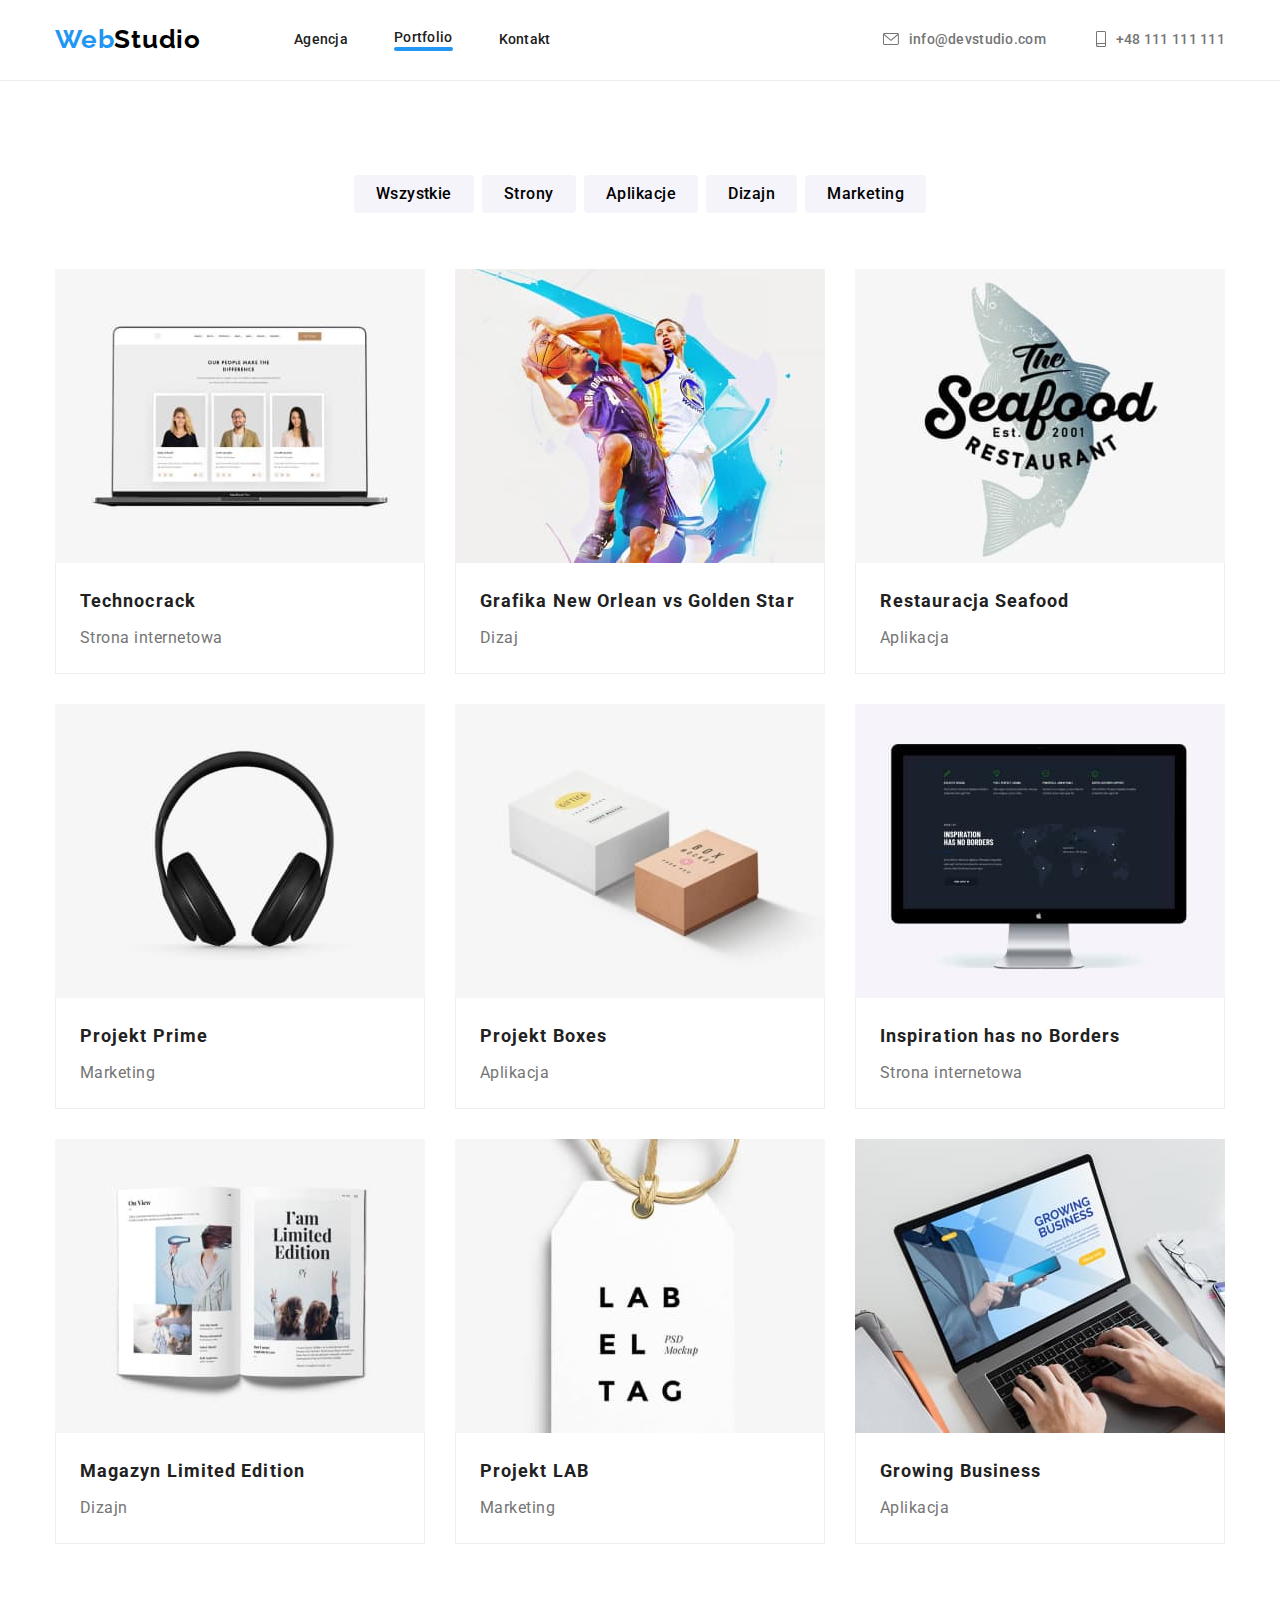
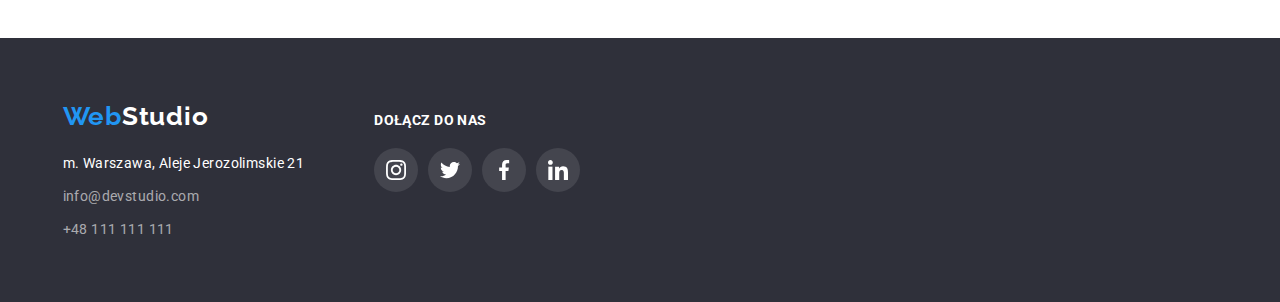
==== portfolio.html @ c96e4177 "Klonowanie hw-05" ====
<!DOCTYPE html>
<html lang="pl">

<head>
    <meta charset="UTF-8">
    <meta http-equiv="X-UA-Compatible" content="IE=edge">
    <meta name="viewport" content="width=device-width, initial-scale=1.0">

    <link rel="stylesheet" href="https://cdnjs.cloudflare.com/ajax/libs/modern-normalize/1.0.0/modern-normalize.min.css" />
    <link rel="stylesheet" href="css/style.css">
    <link rel="preconnect" href="https://fonts.googleapis.com">
    <link rel="preconnect" href="https://fonts.gstatic.com" crossorigin>
    <link
        href="https://fonts.googleapis.com/css2?family=Raleway:wght@400;700&family=Roboto:wght@400;500;700;900&display=swap"
        rel="stylesheet">
    <title>Portfolio</title>
</head>

<body>
    <header class="header section">
        <div class="container">
            <a class="logo-header link" href="index.html"><span class="logo-header-color-1">Web</span><span
                    class="logo-header-color-2">Studio</span></a>
            <nav class="navigation">
                <ul class="navigation-list list">
                    <li class="navigation-list-item">
                        <a class="navigation-link link" href="./index.html">
                            Agencja
                        </a>
                    </li>
                    <li class="navigation-list-item active-navigation-list-item">
                        <a class="navigation-link link" href="./portfolio.html">
                            Portfolio
                        </a>
                    </li>
                    <li class="navigation-list-item">
                        <a class="navigation-link link" href="#">
                            Kontakt
                        </a>
                    </li>
                </ul>
            </nav>
    
            <ul class="contact-list list">
                <li class="contact-list-item">
                    <a class="contact-link contact-mail link" href="mailto:info@devstudio.com">
                        <svg class="contact-icon mail-icon" width="16" height="12">
                            <use href="images/icons.svg#icon-contact-01-envelope"></use>
                        </svg>
                        info@devstudio.com
                    </a>
                </li>
                <li class="contact-list-item">
                    <a class="contact-link contact-tel link" href="tel:48111111111">
                        <svg class="contact-icon smartphone-icon" width="10" height="16">
                            <use href="images/icons.svg#icon-contact-02-smartphone"></use>
                        </svg>
                        +48 111 111 111
                    </a>
                </li>
            </ul>
        </div>
    </header>

    <main class="section">
        <!-- CATEGORIES -->
        <section class="section-categories">
            <div class="menu container">
                <h2 class="section-categories-title" hidden> Opisy - tak wiem, że tutaj nie powinno być nagłówka </h2>
                <ul class="categories-list list">
                    <li class="categories-item"><button class="navi-button button" type="button">Wszystkie</button></li>
                    <li class="categories-item"><button class="navi-button button" type="button">Strony</button></li>
                    <li class="categories-item"><button class="navi-button button" type="button">Aplikacje</button></li>
                    <li class="categories-item"><button class="navi-button button" type="button">Dizajn</button></li>
                    <li class="categories-item"><button class="navi-button button" type="button">Marketing</button></li>
                </ul>
            </div>
        </section>

        <!-- 9x ZDJĘCIA -->
        <section class="section-categories-pictures">
            <div class="photo-galery container">
                <h2 class="section-categories-pictures" hidden> Opisy - tak wiem, że tutaj nie powinno być nagłówka </h2>
                <ul class="categories-pictures-list list">
                    <li class="categories-pictures-item">
                        <div class="categories-pictures-box">
                            <img class="categories-pictures-img" src="./images/portfolio-img-01.jpg" alt="przykładowa strona interntowa" width="370" height="294">
                                <div class="categories-pictures-overlay">
                                    <p class="categories-pictures-overlay-p">Technocrack jest popularną platformą wykorzystywaną do rozpowszechniania koronawirusa. Firmy wykorzystują tę platformę do celów szpiegowskich i ataków na niezabezpieczone serwery konkurencji</p>
                                </div>
                        </div>
                        <div class="categories-discription">
                            <h3 class="categories-pictures-name">Technocrack</h3>
                            <p class="categories-pictures-p">Strona internetowa</p>
                        </div>
                    </li>
                   
                    <li class="categories-pictures-item">
                        <div class="categories-pictures-box">
                            <img class="categories-pictures-img" src="./images/portfolio-img-02.jpg" alt="koszykarze mecz" width="370" height="294">
                                <div class="categories-pictures-overlay">
                                    <p class="categories-pictures-overlay-p">Technocrack jest popularną platformą wykorzystywaną do rozpowszechniania koronawirusa. Firmy wykorzystują tę platformę do celów szpiegowskich i ataków na niezabezpieczone serwery konkurencji</p>
                                </div>
                        </div>
                        <div class="categories-discription">
                            <h3 class="categories-pictures-name">Grafika New Orlean vs Golden Star</h3>
                            <p class="categories-pictures-p">Dizaj</p>
   
</div>                     </li>
                    
                    <li class="categories-pictures-item">
                        <div class="categories-pictures-box">
                            <img class="categories-pictures-img" src="./images/portfolio-img-03.jpg" alt="logo seafood z rybą" width="370" height="294">
                                <div class="categories-pictures-overlay">
                                    <p class="categories-pictures-overlay-p">Technocrack jest popularną platformą wykorzystywaną do rozpowszechniania koronawirusa. Firmy wykorzystują tę platformę do celów szpiegowskich i ataków na niezabezpieczone serwery konkurencji</p>
                                </div>
                        </div>
                        <div class="categories-discription">
                            <h3 class="categories-pictures-name">Restauracja Seafood</h3>
                            <p class="categories-pictures-p">Aplikacja</p>
                        </div>
                    </li>
                    
                    <li class="categories-pictures-item">
                        <div class="categories-pictures-box">
                            <img class="categories-pictures-img" src="./images/portfolio-img-04.jpg" alt="słuchawki" width="370" height="294">
                                <div class="categories-pictures-overlay">
                                    <p class="categories-pictures-overlay-p">Technocrack jest popularną platformą wykorzystywaną do rozpowszechniania koronawirusa. Firmy wykorzystują tę platformę do celów szpiegowskich i ataków na niezabezpieczone serwery konkurencji</p>
                                </div>
                        </div>
                        <div class="categories-discription">
                            <h3 class="categories-pictures-name">Projekt Prime</h3>
                            <p class="categories-pictures-p">Marketing</p>
                        </div>
                    </li>

                    <li class="categories-pictures-item">
                        <div class="categories-pictures-box">
                            <img class="categories-pictures-img" src="./images/portfolio-img-05.jpg" alt="projekty pudełek - przykłady" width="370" height="294">
                                <div class="categories-pictures-overlay">
                                    <p class="categories-pictures-overlay-p">Technocrack jest popularną platformą wykorzystywaną do rozpowszechniania
                                        koronawirusa. Firmy wykorzystują tę platformę do celów szpiegowskich i ataków na niezabezpieczone serwery
                                        konkurencji</p>
                                </div>
                         </div>
                         <div class="categories-discription">
                            <h3 class="categories-pictures-name">Projekt Boxes</h3>
                            <p class="categories-pictures-p">Aplikacja</p>
</div>                        </li>

                    <li class="categories-pictures-item">
                        <div class="categories-pictures-box">
                            <img class="categories-pictures-img" src="./images/portfolio-img-06.jpg" alt="monitor komputera" width="370" height="294">
                                <div class="categories-pictures-overlay">
                                    <p class="categories-pictures-overlay-p">Technocrack jest popularną platformą wykorzystywaną do rozpowszechniania
                                        koronawirusa. Firmy wykorzystują tę platformę do celów szpiegowskich i ataków na niezabezpieczone serwery
                                        konkurencji</p>
                                </div>
                        </div>
                        <div class="categories-discription">
                            <h3 class="categories-pictures-name">Inspiration has no Borders</h3>
                            <p class="categories-pictures-p">Strona internetowa</p>
                        </div>
                    </li>

                    <li class="categories-pictures-item">
                        <div class="categories-pictures-box">
                            <img class="categories-pictures-img" src="./images/portfolio-img-07.jpg" alt="magazyn" width="370" height="294">
                                <div class="categories-pictures-overlay">
                                    <p class="categories-pictures-overlay-p">Technocrack jest popularną platformą wykorzystywaną do rozpowszechniania
                                        koronawirusa. Firmy wykorzystują tę platformę do celów szpiegowskich i ataków na niezabezpieczone serwery
                                        konkurencji</p>
                                </div>
                        </div>
                        <div class="categories-discription">
                            <h3 class="categories-pictures-name">Magazyn Limited Edition</h3>
                            <p class="categories-pictures-p">Dizajn</p>
  
</div>                      </li>

                    <li class="categories-pictures-item">
                        <div class="categories-pictures-box">
                            <img class="categories-pictures-img" src="./images/portfolio-img-08.jpg" alt="metka ubrania" width="370" height="294">
                                <div class="categories-pictures-overlay">
                                    <p class="categories-pictures-overlay-p">Technocrack jest popularną platformą wykorzystywaną do rozpowszechniania
                                        koronawirusa. Firmy wykorzystują tę platformę do celów szpiegowskich i ataków na niezabezpieczone serwery
                                        konkurencji</p>
                                </div>
                         </div>
                         <div class="categories-discription">
                            <h3 class="categories-pictures-name">Projekt LAB</h3>
                            <p class="categories-pictures-p">Marketing</p>
</div>                        </li>

                    <li class="categories-pictures-item">
                        <div class="categories-pictures-box">
                            <img class="categories-pictures-img" src="./images/portfolio-img-09.jpg" alt="laptop pisanie na klawiaturze" width="370" height="294">
                                <div class="categories-pictures-overlay">
                                    <p class="categories-pictures-overlay-p">Technocrack jest popularną platformą wykorzystywaną do rozpowszechniania
                                        koronawirusa. Firmy wykorzystują tę platformę do celów szpiegowskich i ataków na niezabezpieczone serwery
                                        konkurencji</p>
                                </div>
                         </div>
                         <div class="categories-discription">
                            <h3 class="categories-pictures-name">Growing Business</h3>
                            <p class="categories-pictures-p">Aplikacja</p>
</div>                        </li>

                </ul>
            </div>
        </section>
    </main>

    <footer class="footer section">
        <div class="container">
            <div class="footer-adress">
                <a class="logo-footer link" href="index.html"><span class="logo-footer-color-1">Web</span><span
                        class="logo-footer-color-2">Studio</span></a>
                <address class="adress">
                    <ul class="adress-list list">
                        <li class="adress-list-item">
                            <a class="adress-link adress-map link" href="https://goo.gl/maps/ernnG9uicjJtaxMD9"
                                target="blank">m.
                                Warszawa, Aleje Jerozolimskie 21</a>
                        </li>
                        <li class="adress-list-item">
                            <a class="adress-link adress-mail link" href="mailto:info@devstudio.com">info@devstudio.com</a>
                        </li>
                        <li class="adress-list-item">
                            <a class="adress-link adress-tel link" href="tel:+48111111111">+48 111 111 111</a>
                        </li>
                    </ul>
                </address>
            </div>
    
            <div class="footer-social-media">
                <p class="call-to-action">Dołącz do nas</p>
                <ul class="footer-social-media-list list">
                    <li class="footer-social-media-list-item link">
                        <a class="footer-social-media-list-link" href="">
                            <svg class="footer-social-media-icon">
                                <use href="images/icons.svg#icon-sm-01-instagram"></use>
                            </svg>
                        </a>
                    </li>
                    <li class="footer-social-media-list-item link">
                        <a class="footer-social-media-list-link" href="">
                            <svg class="footer-social-media-icon">
                                <use href="images/icons.svg#icon-sm-02-twitter"></use>
                            </svg>
                        </a>
                    </li>
                    <li class="footer-social-media-list-item link">
                        <a class="footer-social-media-list-link" href="">
                            <svg class="footer-social-media-icon">
                                <use href="images/icons.svg#icon-sm-03-facebook"></use>
                            </svg>
                        </a>
                    </li>
                    <li class="footer-social-media-list-item link">
                        <a class="footer-social-media-list-link" href="">
                            <svg class="footer-social-media-icon">
                                <use href="images/icons.svg#icon-sm-04-linkedin"></use>
                            </svg>
                        </a>
                    </li>
                </ul>
            </div>
        </div>
    </footer>

</body>


</html>
---- css/style.css ----
:root {
    --main-font: 'Roboto', sans-serif;
    --secondary-font: 'Raleway', sans-serif;
    
    --main-color: #212121;
    --hover-color: #2196F3;
    --text-color-grey: #757575;
    --text-color-white: #FFFFFF;
    --backgroung-color-menu: #FFFFFF;
    --backgroung-color-section: #F5F4FA;
    --background-color-footer: #2F303A;
    --social-media-icon-color: #AFB1B8;
    --social-media-background-color: #FFFFFF;
    --social-media-icon-color-hover: #FFFFFF;
    --social-media-background-color-hover: #2196F3;
}

body {
    font-family: var(--main-font);
    color: var(--main-color);
    background-color: var(--backgroung-color-menu);
}

/* ========== TOTAL FORMAT 0 ========== */
/* *
*::after
*before {
    margin: 0;
    padding: 0;
} */
/* ========== END TOTAL FORMAT 0 ========== */

h1, h2, h3, h4, h5, h6 {
    margin: 0;
}

ul, ol {
    margin: 0;
    padding: 0;
}

p {
    padding: 0;
}

img {
    display: block;
}

.list {
    list-style: none;
}

.link {
    text-decoration: none;
    font-style: normal;
}

.container {
    width: 1200px;
    padding: 0 15px;
    align-items: center;
    margin: 0px auto;
}

.section {
    /* width: 1600px;
    margin-left: auto;
    margin-right: auto; */
    padding: 94px 0;
}

.section-only-top {
    padding-top: 94px;
}

/* ========== COMPONENTS ========== */

.button {
    border: none;
    box-shadow: none;
    border-style: none;
    background-color: red;
}

/* ========== BUTTON in INDEX ========== */

.button-order {
    width: 200px;
    height: 50px;
    /* box-shadow: 0px 4px 4px rgba(0, 0, 0, 0.15); */
    border-radius: 4px;
    font-weight: 700;
    font-size: 16px;
    line-height: 1.875;
    margin-top: 30px;
    margin-bottom: 200px;
    letter-spacing: 0.06em;
    background-color: var(--hover-color);
    color: var(--text-color-white);
}

.button-order:hover,
.button-order:focus {
    cursor: pointer;
}

/* ========== BUTTON in PORTFOLIO ========== */

.navi-button {
    font-weight: 500;
    font-size: 16px;
    line-height: 1.625;
    text-align: center;
    letter-spacing: 0.03em;
    background: #F5F4FA;
    border-radius: 4px;
    padding: 6px 22px;
    transition: color 250ms cubic-bezier(0.4, 0, 0.2, 1);
    transition: background-color 250ms cubic-bezier(0.4, 0, 0.2, 1);
}

.navi-button:hover,
.navi-button:focus {
    background-color: var(--hover-color);
    color: var(--text-color-white);
    /* shadow-middle */
    box-shadow: 
    0px 3px 1px rgba(0, 0, 0, 0.1),
    0px 1px 2px rgba(0, 0, 0, 0.08),
    0px 2px 2px rgba(0, 0, 0, 0.12);
    cursor: pointer;
}

/* ========== END COMPONENTS ========== */



/* ========== LOGO ========== */

.logo-header,
.logo-footer {
    font-family: var(--secondary-font);
    font-weight: 700;
    font-size: 26px;
    line-height: 1.192;
    letter-spacing: 0.03em;
    color: var(--main-color);
    text-decoration: none;
}

.logo-header-color-1,
.logo-footer-color-1 {
    color: var(--hover-color);
}

.logo-header-color-2 {
    color: #000000;
}

.logo-footer-color-2 {
    color: var(--text-color-white);
}

/* ========== END LOGO ========== */



/* ========== HEADER ========== */

.header .container {
    display: flex;
    align-items: center;
    padding-top: 24px;
    padding-bottom: 25px;
}

.header {
    border-bottom: 1px solid #ECECEC;
    padding: 0px;
    display: flex; 
    align-items: center;
}

.header .contact-list {
    margin-left: auto;
}

.logo-header {
    margin-right: 93px;
}

.navigation-list {
    display: flex;
    align-items: center;
}

.navigation-list > li:not(:last-child) {
    margin-right: 46px;
}

.contact-list,
.contact-list-item {
    display: flex;
    align-items: center;
    fill: var(--text-color-grey);
}

.contact-list > li:not(:last-child) {
    margin-right: 50px;
}

.navigation-link,
.contact-link {
    font-weight: 500;
    font-size: 14px;
    line-height: 1.143;
    letter-spacing: 0.02em;
}

.navigation-link {
    color: var(--main-color);
    transition: color 250ms cubic-bezier(0.4, 0, 0.2, 1);
}

.contact-link,
.adress-link {
    display: flex;
    align-items: center;
    color: var(--text-color-grey);
    transition: color 250ms cubic-bezier(0.4, 0, 0.2, 1);
    transition: fill 250ms cubic-bezier(0.4, 0, 0.2, 1);
}

.contact-icon {
    margin-right: 10px;
}

.navigation-link:hover,
.navigation-link:focus {
    color: var(--hover-color);
}

.contact-link:hover,
.contact-link:focus {
    color: var(--hover-color);
    fill: var(--hover-color);
}

.navigation-list-item {
    
}

.active-navigation-list-item::after {
    content: "";
    display: block;
    width: 100%;
    height: 4px;
    border-radius: 2px;
    background-color: var(--hover-color);
}

.active-link {
    color: var(--hover-color);
}

/* ========== END HEADER ========== */



/* ========== HERO SECTION ========== */

.section-hero {
    background-image: linear-gradient(
        rgba(47, 48, 58, 0.4),
        rgba(47, 48, 58, 0.4)),
        url("../images/hero-bg-01.jpg");
    background-repeat: no-repeat;
    background-size: cover;
    max-width: 1600px;
    margin: auto;
}

.section-hero-list {
    display: flex;
    flex-direction: column;
    align-items: center;
    justify-content: center;
}

.section-hero-title {
    font-weight: 900;
    font-size: 44px;
    line-height: 1.364;
    padding: 200px 252px 0px 252px;
    text-align: center;
    letter-spacing: 0.06em;
    text-transform: uppercase;
    color: var(--text-color-white);
}

/* ========== END HERO SECTION ========== */

  

/* ========== DISCRIPTION SECTION ========== */

.discription-list {
    display: flex;
    flex-wrap: wrap;
    justify-content: space-between;
    padding: 0 15px;
}

.discription-list-item {
    max-width: 270px;
}

.discription-icon {
    width: 270px;
    height: 120px;
    border-radius: 4px;
    padding: 25px 100px;
    margin-bottom: 30px;
    background-color: var(--backgroung-color-section);
}

.discription-icon:hover {
    padding: 23px 98px;
    border: 2px solid var(--hover-color);
}

.discription-list-item-title {
    font-weight: 700;
    font-size: 14px;
    line-height: 1.143;
    letter-spacing: 0.03em;
    text-transform: uppercase;
    color: var(--main-color);
}

.discription-list-item-p {
    font-weight: 400;
    font-size: 14px;
    line-height: 1.714;
    letter-spacing: 0.03em;
    color: var(--text-color-grey);
}

/* ========== END DISCRIPTION SECTION ========== */



/* ========== ABOUT US SECTION ========== */

.about-us-list {
    display: flex;
    flex-wrap: wrap;
    justify-content: space-between;
    padding: 0 15px;
}

.about-us-item {
    margin-top: 50px;
    max-width: 370px;   
}

.about-us-list-link-thumb {
    position: relative;
    background-color: rgba(47, 48, 58, 0.8);  
}

.about-us-list-link-thumb > .about-us-list-link-label {
    position: absolute;
    bottom: 0px;
    width: 100%;
    padding: 27px 90px;
    background-color: rgba(47, 48, 58, 0.8);
    
    font-weight: 700;
    font-size: 14px;
    line-height: 1.172;
    text-align: center;
    text-transform: uppercase;
    letter-spacing: 0.03em;
    color: var(--text-color-white);
}

.section-about-us-title {
    font-weight: 700;
    font-size: 36px;
    line-height: 1.167;
    text-align: center;
    letter-spacing: 0.03em;
    margin-bottom: 50px;
}

.about-us-item-img {
    object-fit: cover;
}

/* ========== END ABOUT US SECTION ========== */



/* ========== OUR TEAM SECTION ========== */

.section-team {
    background-color: var(--backgroung-color-section);
}

.section-team-list {
    display: flex;
    justify-content: center;
}

.section-team-list {
    display: flex;
    flex-wrap: wrap;
    justify-content: space-between;
    padding: 0 15px;
}

.section-team-item {
    box-shadow: 
    0px 1px 3px rgba(0, 0, 0, 0.12),
    0px 1px 1px rgba(0, 0, 0, 0.14),
    0px 2px 1px rgba(0, 0, 0, 0.2);
    border-radius: 0px 0px 4px 4px;
    margin-top: 50px;
    max-width: 270px;
}

.section-team-title {
    font-weight: 700;
    font-size: 36px;
    line-height: 1.167;
    text-align: center;
    letter-spacing: 0.03em;
}

.section-team-name {
    display: block;
    font-weight: 500;
    font-size: 16px;
    line-height: 1.188;
    text-align: center;
    letter-spacing: 0.03em;
    padding-top: 30px;
}

.section-team-p {
    display: block;
    font-weight: 400;
    font-size: 16px;
    line-height: 1.188;
    text-align: center;
    letter-spacing: 0.03em;
    margin-top: 10px;
    margin-bottom: 16px;
    color: var(--text-color-grey)
}

.social-media-list {
    display: flex;
    padding: 0px 32px 30px 32px;
    align-items: center;
    justify-content: space-between;
}

.social-media-list-link:hover,
.social-media-list-link:focus {
    fill: var(--social-media-icon-color-hover);
    background-color: var(--social-media-background-color-hover);
}

.social-media-list-item {
}

.social-media-list-link {
    display: flex;
    align-items: center;
    justify-content: center;
    width: 44px;
    height: 44px;
    border-radius: 50%;
    fill: var(--social-media-icon-color);
    transition: fill 250ms cubic-bezier(0.4, 0, 0.2, 1);
    transition: background-color 250ms cubic-bezier(0.4, 0, 0.2, 1);
}

.social-media-icon {
    width: 20px;
    height: 20px;
}

/* ========== END OUR TEAM SECTION ========== */



/* ========== OUR CLIENTS SECTION ========== */

.section-our-clients {
    display: flex;
    justify-content: center;
}

.section-our-clients-title {
    font-weight: 700;
    font-size: 36px;
    line-height: 1.167;
    text-align: center;
    letter-spacing: 0.03em;
}

.section-our-clients-list {
    display: flex;
    justify-content: space-between;
    align-items: center;
    padding: 0 15px;
    margin-top: 50px;
}

.section-our-clients-list-link {
    display: flex;
    max-width: 170px;
    max-height: 92px;
    padding: 16px 32px;
    border-radius: 4px;
    border: 1px solid var(--social-media-icon-color);
    fill: var(--social-media-icon-color);
    transition: border 250ms cubic-bezier(0.4, 0, 0.2, 1);
    transition: fill 250ms cubic-bezier(0.4, 0, 0.2, 1);
}

.section-our-clients-list-link:hover,
.section-our-clients-list-link:focus {
    border: 1px solid var(--hover-color);
    fill: var(--hover-color);
}

/* ========== END CLIENTS SECTION ========== */



/* ========== FOOTER ========== */

.footer {
    display: flex;
    flex-direction: column;
    padding: 60px 0px 60px 15px;
    background-color: var(--background-color-footer);
}

.footer .container {
    display: flex;
    align-items: baseline;
}

.adress {
    margin-top: 20px;
}

.adress-list {
    display: flex;
    flex-direction: column;
    justify-items: center;
}

.adress-list-item {
    display: flex;
    font-weight: 400;
    font-size: 14px;
    line-height: 1.714;
    letter-spacing: 0.03em;
}

.adress-map {
    color: var(--text-color-white);
}

.adress-mail,
.adress-tel {
    display: block;
    color: rgba(255, 255, 255, 0.6);
    padding-top: 9px;
}

.footer-social-media {
    display: flex;
    flex-direction: column;
    margin-left: 70px;
}

.call-to-action {
    display: flex;
    font-weight: 700;
    font-size: 14px;
    line-height: 1.172;
    letter-spacing: 0.03em;
    text-transform: uppercase;
    margin-bottom: 20px;
    color: var(--backgroung-color-menu)
}

.footer-social-media-list {
    display: flex;
}

.footer-social-media-list-link:hover,
.footer-social-media-list-link:focus {
    background-color: var(--social-media-background-color-hover);
}

.footer-social-media-list-item:not(:last-child) {
    margin-right: 10px;
}

.footer-social-media-list-link {
    display: flex;
    align-items: center;
    justify-content: center;
    width: 44px;
    height: 44px;
    border-radius: 50%;
    fill: var(--social-media-icon-color-hover);
    background-color: rgba(255, 255, 255, 0.1);
    transition: background-color 250ms cubic-bezier(0.4, 0, 0.2, 1);
}



.footer-social-media-icon {
    width: 20px;
    height: 20px;
}

.adress-link:hover,
.adress-link:focus {
    color: var(--hover-color);
}

.adress-link {
    transition: color 250ms cubic-bezier(0.4, 0, 0.2, 1);
}

/* ========== END FOOTER ========== */



/* ========== WEBSITE: PORTFOLIO ========== */
/* ========== SECTION CATEGORIES ========== */

.menu {
    margin-bottom: 26px;
}

.categories-list {
    display: flex;
    justify-content: center;
}

.categories-item:not(:last-child) {
    margin-right: 8px;
}

.categories-pictures-list {
    display: flex;
    flex-wrap: wrap;
    justify-content: space-between;
}

.categories-pictures-item {
    border: 0px solid #eeeeee;
    margin-top: 30px;
    max-width: 370px;
    transition: box-shadow 250ms cubic-bezier(0.4, 0, 0.2, 1);
}

.categories-pictures-item:hover,
.categories-pictures-item:focus {
    box-shadow:
        0px 1px 1px rgba(0, 0, 0, 0.12),
        0px 4px 4px rgba(0, 0, 0, 0.06),
        1px 4px 6px rgba(0, 0, 0, 0.16);
}

.categories-pictures-img {
    border: 0px solid #eeeeee;
}

.categories-discription {
    border: 1px solid #eeeeee;
    border-top: 0px solid #eeeeee;
}

.categories-pictures-name {
    font-weight: 700;
    font-size: 18px;
    line-height: 2;
    letter-spacing: 0.06em;
    padding-left: 24px;
    padding-top: 20px;
}

.categories-pictures-p {
    font-weight: 400;
    font-size: 16px;
    line-height: 1.875;
    letter-spacing: 0.03em;
    padding-left: 24px;
    margin-top: 4px;
    margin-bottom: 20px;
    color: var(--text-color-grey)
}

.categories-pictures-box {
    position: relative;
    overflow: hidden;
}

.categories-pictures-overlay {
    position: absolute;
    bottom: 0px;
    left: 0px;
    width: 100%;
    height: 100%;
    padding: 49px 45px 49px 24px;
    background-color: rgba(33, 150, 243, 0.9);
    transform: translateY(100%);
    transition-property: transform;
    transition-duration: 250ms;
    transition-timing-function: cubic-bezier(0.4, 0, 0.2, 1);
}

.categories-pictures-item .categories-pictures-overlay {
    transition-property: transform;
    transition-duration: 250ms;
    transition-timing-function: cubic-bezier(0.4, 0, 0.2, 1);
}

.categories-pictures-box:hover .categories-pictures-overlay {
    transform: translateY(0);
}

.categories-pictures-overlay-p {
    font-size: 18px;
    line-height: 1.556;
    color: var(--text-color-white);
}

/* ========== END CATEGORIES SECTION ========== */


/* ========== BACKDROP ========== */

.backdrop {
    position: fixed;
    left: 0;
    top: 0;
    width: 100%;
    height: 100%;
    background-color: rgba(0,0,0,0.1);
    opacity: 1;
    transition: opacity 2500ms cubic-bezier(0.4, 0, 0.2, 1);
}

.modal {
    position: absolute;
    top: 50%;
    left: 50%;
    transform: translate(-50%,-50%);
    width: 528px;
    min-height: 581px;
    background-color: var(--backgroung-color-menu);
}

.close-button {
    position: absolute;
    top: 8px;
    right: 8px;
    width: 30px;
    height: 30px;
    padding: 7px;
    background-color: transparent;
    /* background-color: var(--backgroung-color-menu); */
    border: 1px solid rgba(0, 0, 0, 0.1);
    border-radius: 50%;
    cursor: pointer;
    fill: black;
}

.is-hidden {
    opacity: 0;
    /* visibility: hidden; */
    pointer-events: none;
}

/* ========== END BACKDROP ========== */






/* ========== SECTION ========== */

/* ========== END SECTION ========== */
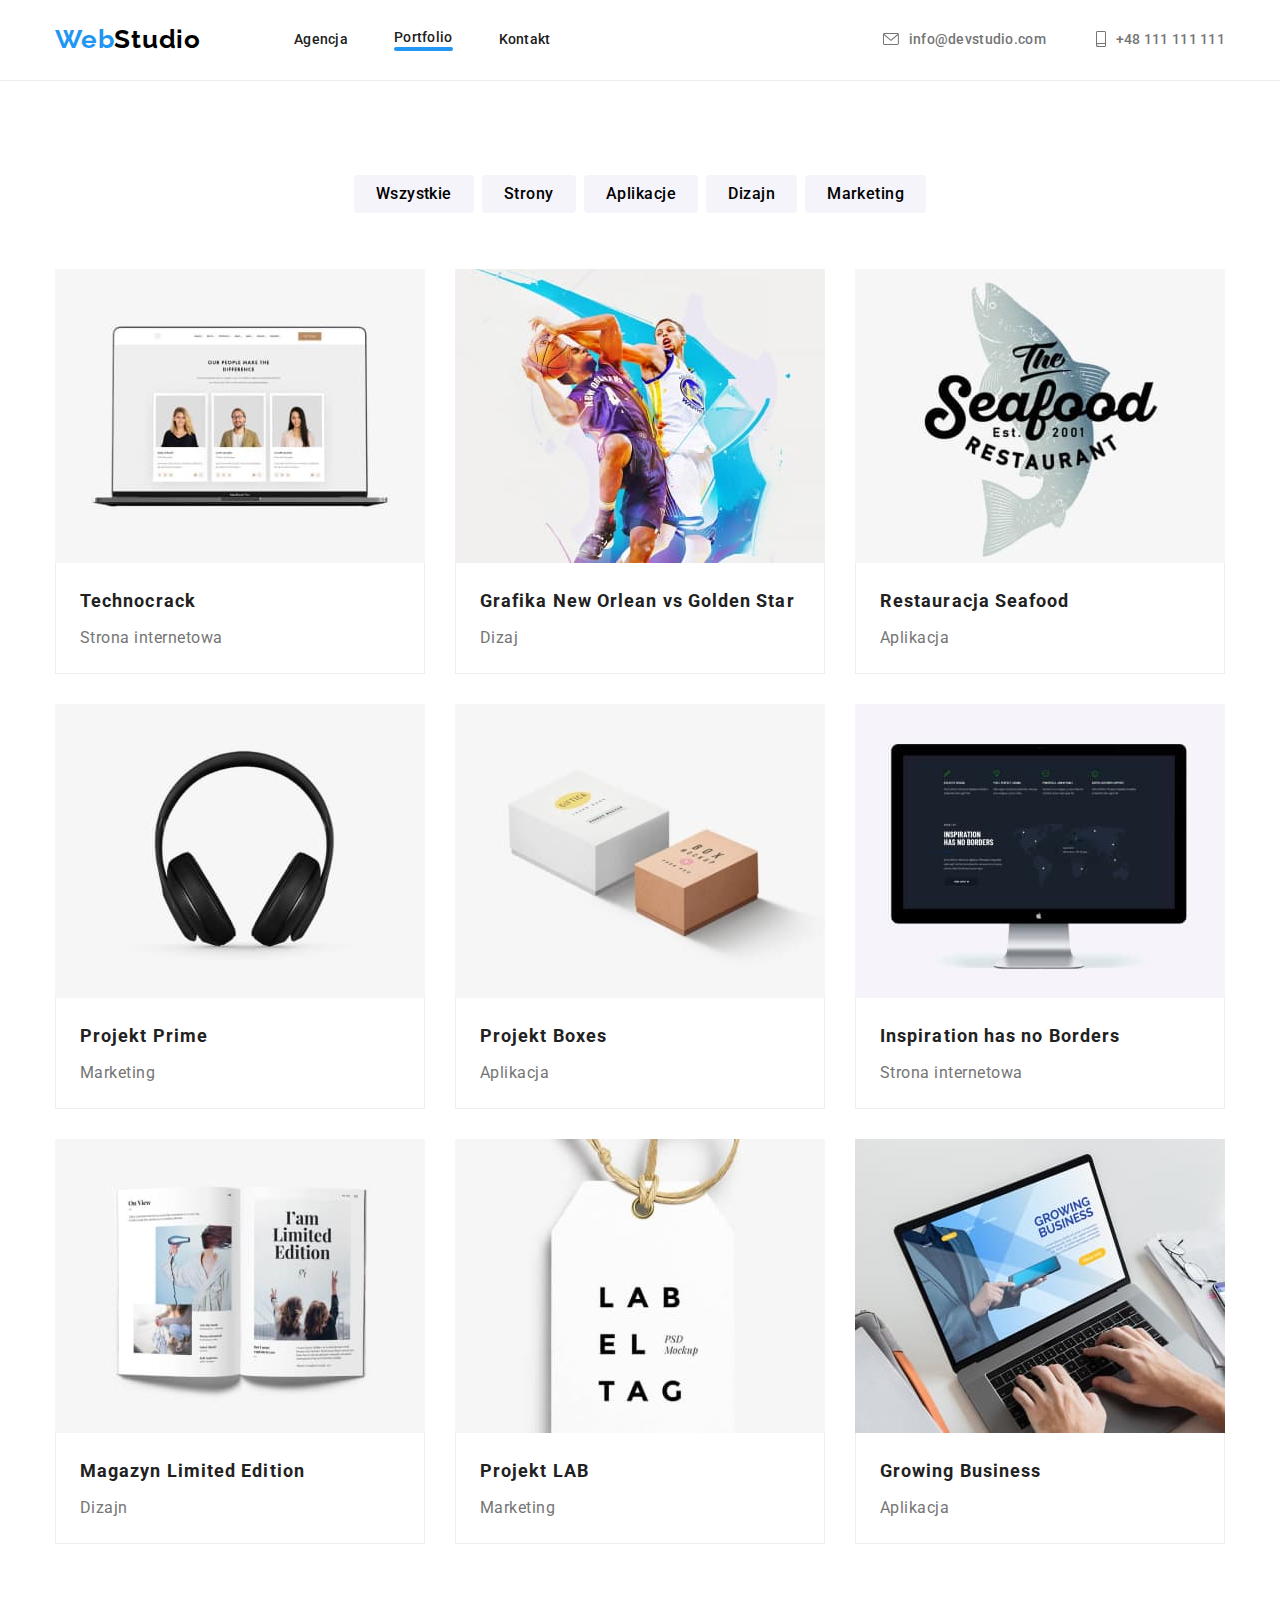
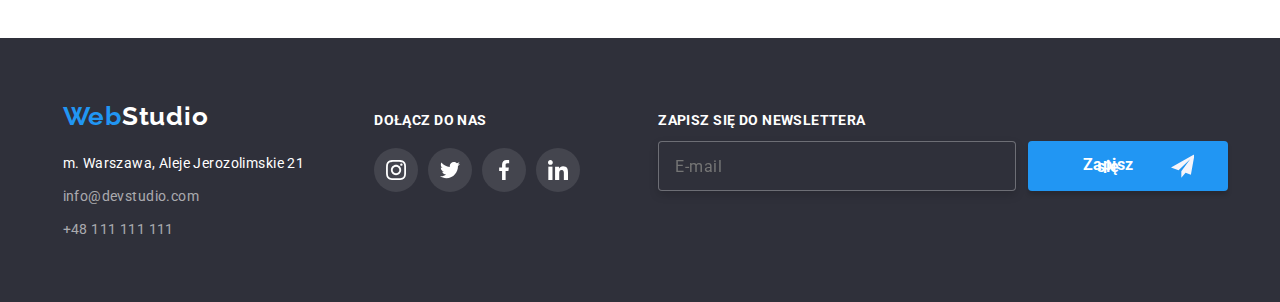
==== commit 4ff44684: "Formularz bez checkboxa" ====
--- a/portfolio.html
+++ b/portfolio.html
@@ -266,6 +266,24 @@
                     </li>
                 </ul>
             </div>
+
+            <div class="footer-newsletter">
+                <h3 class="footer-newsletter-title">Zapisz się do newslettera</h3>
+                <div class="footer-newsletter-form-container">
+                    <form class="footer-newsletter-form">
+                        <label class="footer-newsletter-label">
+                            <input class="footer-newsletter-input" type="e-mail" name="e-mail" placeholder="E-mail" />
+                        </label>
+                    </form>
+                    <button type="submit" class="sign-up-button button">Zapisz się
+                        <svg class="sign-up-button-icon" width="24" height="24">
+                            <use href="images/icons.svg#icon-form-send"></use>
+                        </svg>
+                    </button>
+                </div>
+            </div>
+
+
         </div>
     </footer>
 
--- a/css/style.css
+++ b/css/style.css
@@ -83,6 +83,11 @@
     background-color: red;
 }
 
+.button:hover,
+.button:focus {
+    cursor: pointer;
+}
+
 /* ========== BUTTON in INDEX ========== */
 
 .button-order {
@@ -628,8 +633,6 @@
     transition: background-color 250ms cubic-bezier(0.4, 0, 0.2, 1);
 }
 
-
-
 .footer-social-media-icon {
     width: 20px;
     height: 20px;
@@ -642,6 +645,68 @@
 
 .adress-link {
     transition: color 250ms cubic-bezier(0.4, 0, 0.2, 1);
+}
+
+
+.footer-newsletter {
+    display: flex;
+    flex-direction: column;
+    margin-left: 78px;
+}
+
+.footer-newsletter-title {
+    margin-bottom: 20px;
+    font-weight: 700;
+    text-transform: uppercase;
+    font-size: 14px;
+    line-height: 1.143px;
+    letter-spacing: 0.03em;
+    color: var(--backgroung-color-menu);
+}
+
+.footer-newsletter-form-container {
+    display: flex;
+}
+
+.footer-newsletter-input {
+    width: 358px;
+    height: 50px;
+    border: 1px solid rgba(255,255,255,0.3);
+    box-sizing: border-box;
+    filter: drop-shadow(0px 4px 4px rgba(0, 0, 0, 0.15));
+    border-radius: 4px;
+    padding: 15px 0px 15px 16px;
+    font-weight: 400;
+    font-size: 16px;
+    line-height: 1.25px;
+    letter-spacing: 0.03em;
+    color: rgba(255,255,255,0.6);
+    background-color: var(--background-color-footer);
+}
+
+.sign-up-button {
+    display: inline-flex;
+    align-items: center;
+    justify-content: center;
+    margin-left: 12px;
+    width: 200px;
+    height: 50px;
+    background-color: var(--hover-color);
+    box-shadow: 0px 4px 4px rgba(0, 0, 0, 0.15);
+    border-radius: 4px;
+    color: var(--backgroung-color-menu);
+    border-style: none;
+    font-weight: 700;
+    font-size: 16px;
+    line-height: 1.875px;
+    letter-spacing: 0.03em;
+    padding-left: 42px;
+}
+
+.sign-up-button-icon {
+    margin-left: 24px;
+    margin-right: 28px;
+    fill: var(--backgroung-color-section)
 }
 
 /* ========== END FOOTER ========== */
@@ -762,16 +827,17 @@
     height: 100%;
     background-color: rgba(0,0,0,0.1);
     opacity: 1;
-    transition: opacity 2500ms cubic-bezier(0.4, 0, 0.2, 1);
+    transition: opacity 500ms cubic-bezier(0.4, 0, 0.2, 1);
 }
 
 .modal {
     position: absolute;
+    padding: 40px;
     top: 50%;
     left: 50%;
-    transform: translate(-50%,-50%);
     width: 528px;
     min-height: 581px;
+    transform: translate(-50%, -50%);
     background-color: var(--backgroung-color-menu);
 }
 
@@ -796,6 +862,120 @@
     pointer-events: none;
 }
 
+.modal-title {
+    font-weight: 700;
+    font-size: 20px;
+    line-height: 1.172;
+    text-align: center;
+    letter-spacing: 0.03em;
+    color: var(--main-color);
+    margin-bottom: 12px;
+}
+
+.modal-form {
+    display: block;
+}
+
+.modal-form-label {
+    font-size: 12px;
+    line-height: 1.172;
+    letter-spacing: 0.01em;
+    color: var(--text-color-grey);
+}
+
+.modal-form-input-wrapper {
+    display: block;
+    position: relative;
+    margin-top: 4px;
+    margin-bottom: 10px;
+}
+
+.modal-form-text-area-wrapper {
+    display: block;
+    position: relative;
+    margin-top: 4px;
+    margin-bottom: 20px;
+}
+
+.modal-form-input {
+    width: 100%;
+    height: 40px;
+    border: 1px solid rgba(33, 33, 33, 0.2);
+    box-sizing: border-box;
+    border-radius: 4px;
+    padding-left: 42px;
+    transition: border-color 500ms cubic-bezier(0.4, 0, 0.2, 1);
+}
+
+.modal-form-message {
+    width: 100%;
+    height: 120px;
+    padding: 12px 16px;
+    border: 1px solid rgba(33, 33, 33, 0.2);
+    box-sizing: border-box;
+    border-radius: 4px;
+    transition: border-color 500ms cubic-bezier(0.4, 0, 0.2, 1);
+    resize: none;
+}
+
+.modal-form-message:placeholder-shown {
+    font-size: 12px;
+    line-height: 1.172;
+    letter-spacing: 0.01em;
+    color: rgba(117, 117, 117, 0.5);
+}
+
+.modal-form-input:hover,
+.modal-form-input:focus,
+.modal-form-message:hover,
+.modal-form-message:focus {
+    outline: none;
+    border-color: var(--hover-color);
+}
+
+.modal-form-input:focus + .modal-form-icon {
+    fill: var(--hover-color);
+}
+
+.modal-form-icon {
+    position: absolute;
+    left: 12px;
+    top: 50%;
+    transform: translateY(-50%);
+    transition: fill 500ms cubic-bezier(0.4, 0, 0.2, 1);
+}
+
+.modal-form-policy-wrapper {
+    display: flex;
+    justify-content: center;
+    margin-top: 20px;
+    margin-bottom: 30px;
+}
+
+.modal-form-policy-label {
+    display: flex;
+    align-items: center;
+    font-size: 14px;
+    line-height: 1.714;
+    letter-spacing: 0.03em;
+    color: var(--hover-color);
+}
+
+.modal-form-button {
+    display: block;
+    margin: 0px auto;
+    padding: 10px 76px;
+    border-style: none;
+    border-radius: 4px;
+    box-shadow: 0px 4px 4px rgba(0, 0, 0, 0.15);
+    background-color: var(--hover-color);
+    color: var(--text-color-white);
+    font-weight: 700;
+    font-size: 16px;
+    line-height: 1.875;
+    letter-spacing: 0.06em;
+}
+
 /* ========== END BACKDROP ========== */
 
 
